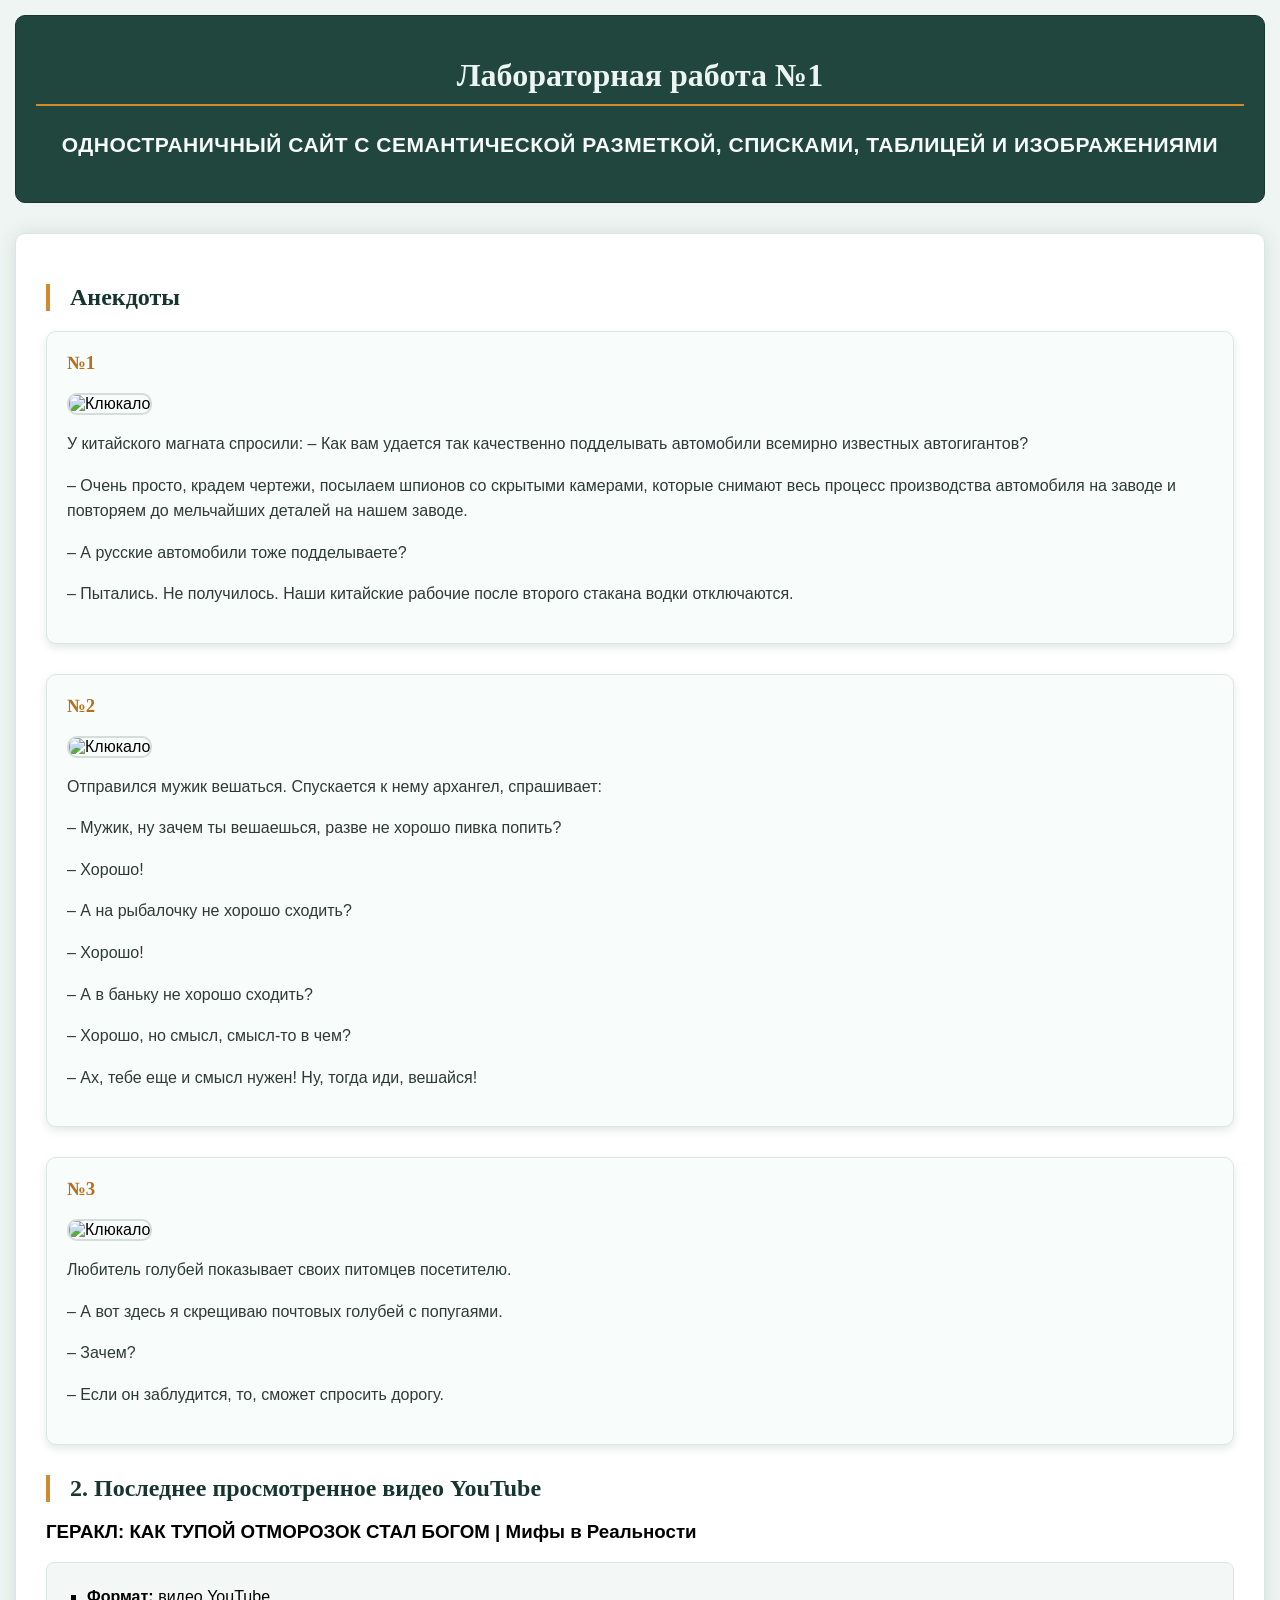
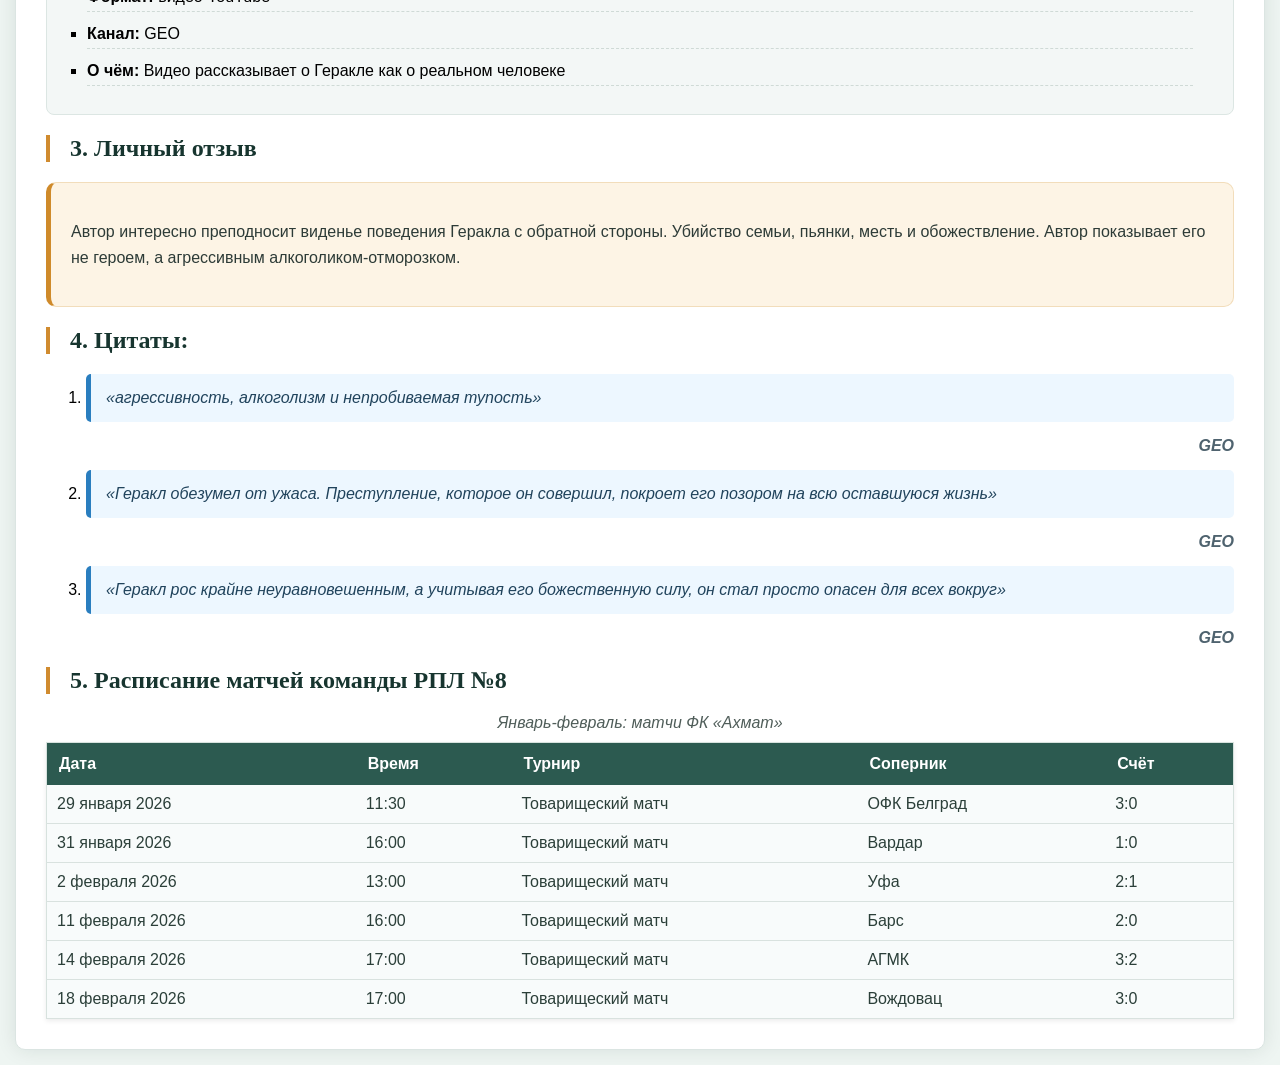
==== index.html @ 72513fdb "Add files via upload" ====
﻿<!DOCTYPE html>
<html lang="ru">
<head>
    <meta charset="UTF-8">
    <title>Лабораторная работа №1</title>
    <style>
        body {
            background-color: #eef5f2;
            font-family: Arial, Verdana, Geneva, sans-serif;
            margin: 0;
            padding: 15px;
        }

        header p {
            color: #f7fbf9;
            font-size: 21px;
            font-weight: bold;
            text-transform: uppercase;
            letter-spacing: 0.5px;
        }

        h1 {
            background-color: #21463d;
            color: #ecf5f1;
            text-align: center;
            border-bottom: 2px solid #d08b2f;
            padding-bottom: 10px;
            font-family: Georgia, "Times New Roman", serif;
        }

        h2 {
            color: #17352f;
            border-left: 4px solid #d08b2f;
            padding-left: 20px;
            font-family: Georgia, "Times New Roman", serif;
        }

        .anecdote {
            background-color: #f8fcfb;
            border-radius: 10px;
            padding: 20px;
            margin-bottom: 30px;
            box-shadow: 0 4px 8px #1a2f2a1c;
            border: 1px solid #dbe7e3;
        }

        .anecdote h3 {
            color: #b86f19;
            margin-top: 0;
            font-family: Georgia, "Times New Roman", serif;
        }

        .anecdote img {
            border-radius: 10px;
            border: 2px solid #d4ddd9;
            max-width: 100%;
            height: auto;
        }

        .review {
            background-color: #fdf4e5;
            padding: 20px;
            border-radius: 10px;
            border-left: 5px solid #cf8a2a;
            margin: 20px 0;
            border-top: 1px solid #f2ddbb;
            border-right: 1px solid #f2ddbb;
            border-bottom: 1px solid #f2ddbb;
        }

        .quotes blockquote {
            background-color: #edf7ff;
            padding: 15px;
            border-radius: 5px;
            border-left: 5px solid #2a7ebf;
            font-style: italic;
            margin: 15px 0;
            color: #20435c;
        }

        .quotes cite {
            display: block;
            text-align: right;
            color: #4f636f;
            font-weight: bold;
        }

        table {
            width: 100%;
            border-collapse: collapse;
            background-color: #f8fbfb;
            box-shadow: 0 2px 5px rgba(0, 0, 0, 0.08);
            border: 1px solid #d7e2de;
        }

        th {
            background-color: #2c5a50;
            color: white;
            padding: 12px;
            text-align: left;
        }

        td {
            padding: 10px;
            border-bottom: 1px solid #d9e2df;
            color: #2b3f39;
        }

        ul {
            background-color: white;
            padding: 20px 40px;
            border-radius: 8px;
            list-style-type: square;
        }

        li {
            margin-bottom: 8px;
        }

        header {
            background-color: #21463d;
            color: white;
            padding: 20px;
            text-align: center;
            border-radius: 10px;
            margin-bottom: 30px;
            border: 1px solid #17352f;
        }

        main {
            max-width: 1200px;
            margin: 0 auto;
            background-color: white;
            padding: 30px;
            border-radius: 10px;
            box-shadow: 0 0 20px rgba(13, 38, 31, 0.1);
            border: 1px solid #dbe5e2;
        }

        p {
            line-height: 1.6;
            color: #2d3b37;
        }

        #content ul {
            background-color: #f3f7f6;
            border: 1px solid #dce6e3;
        }

        #content li {
            padding: 5px 0;
            border-bottom: 1px dashed #cfdad6;
        }

        footer {
            background-color: #1b3932;
            color: #ffffff;
            text-align: center;
            padding: 20px;
            border-radius: 0 0 10px 10px;
            margin-top: 40px;
            font-size: 14px;
        }

        caption {
            margin-bottom: 10px;
            font-style: italic;
            color: #4f5d59;
        }
    </style>
</head>
<body>
    <header>
        <h1>Лабораторная работа №1</h1>
        <p>Одностраничный сайт с семантической разметкой, списками, таблицей и изображениями</p>
    </header>

    <main>
        <section id="anecdotes">
            <h2>Анекдоты</h2>

            <article class="anecdote">
                <h3>№1</h3>
                <img src="https://img.freepik.com/free-vector/hand-drawn-asian-cartoon-character-illustration_23-2150924045.jpg" alt="Клюкало" width="400">
				<p>У китайского магната спросили: – Как вам удается так качественно подделывать автомобили всемирно известных автогигантов?</p>
				<p>– Очень просто, крадем чертежи, посылаем шпионов со скрытыми камерами, которые снимают весь процесс производства автомобиля на заводе и повторяем до мельчайших деталей на нашем заводе.</p>
				<p>– А русские автомобили тоже подделываете?</p>
				<p>– Пытались. Не получилось. Наши китайские рабочие после второго стакана водки отключаются.</p>
            </article>

            <article class="anecdote">
                <h3>№2</h3>
				<img src="https://i.pinimg.com/736x/db/c8/97/dbc897f690149077692c23b5c95299e8.jpg" alt="Клюкало" width="400">
                <p>Отправился мужик вешаться. Спускается к нему архангел, спрашивает:</p>
				<p>– Мужик, ну зачем ты вешаешься, разве не хорошо пивка попить?</p>
				<p>– Хорошо!</p>
				<p>– А на рыбалочку не хорошо сходить?</p>
				<p>– Хорошо!</p>
				<p>– А в баньку не хорошо сходить?</p>
				<p>– Хорошо, но смысл, смысл-то в чем?</p>
				<p>– Ах, тебе еще и смысл нужен! Ну, тогда иди, вешайся!</p>
            </article>

            <article class="anecdote">
                <h3>№3</h3>
                    <img src="https://i.pinimg.com/originals/9b/cf/b8/9bcfb84b55a2d7aed2285d3c3c48acbc.jpg" alt="Клюкало" width="400">
                <p>Любитель голубей показывает своих питомцев посетителю.</p>
				<p>– А вот здесь я скрещиваю почтовых голубей с попугаями.</p>
				<p>– Зачем?</p>
				<p>– Если он заблудится, то, сможет спросить дорогу.</p>
            </article>
        </section>

        <section id="content">
            <h2>2. Последнее просмотренное видео YouTube</h2>
            <article>
                <h3>ГЕРАКЛ: КАК ТУПОЙ ОТМОРОЗОК СТАЛ БОГОМ | Мифы в Реальности</h3>
                <ul class="content-list">
                    <li><strong>Формат:</strong> видео YouTube</li>
                    <li><strong>Канал:</strong> GEO</li>
                    <li><strong>О чём:</strong> Видео рассказывает о Геракле как о реальном человеке</li>
                </ul>
            </article>
        </section>

        <section id="review">
            <h2>3. Личный отзыв</h2>
            <article class="review">
                <p>Автор интересно преподносит виденье поведения Геракла с обратной стороны. Убийство семьи, пьянки, месть и обожествление. Автор показывает его не героем, а агрессивным алкоголиком-отморозком.</p>
            </article>
        </section>

        <section id="quotes" class="quotes">
            <h2>4. Цитаты:</h2>
            <article>
                <ol class="quotes-list">
                    <li>
                        <blockquote>«агрессивность, алкоголизм и непробиваемая тупость»</blockquote>
                        <cite>GEO</cite>
                    </li>
                    <li>
                        <blockquote>«Геракл обезумел от ужаса. Преступление, которое он совершил, покроет его позором на всю оставшуюся жизнь»</blockquote>
                        <cite>GEO</cite>
                    </li>
                    <li>
                        <blockquote>«Геракл рос крайне неуравновешенным, а учитывая его божественную силу, он стал просто опасен для всех вокруг»</blockquote>
                        <cite>GEO</cite>
                    </li>
                </ol>
            </article>
        </section>

        <section id="matches">
            <h2>5. Расписание матчей команды РПЛ №8</h2>
            <table>
                <caption>Январь-февраль: матчи ФК «Ахмат»</caption>
                <thead>
                    <tr>
                        <th>Дата</th>
                        <th>Время</th>
                        <th>Турнир</th>
                        <th>Соперник</th>
                        <th>Счёт</th>
                    </tr>
                </thead>
                <tbody>
                    <tr>
                        <td>29 января 2026</td>
                        <td>11:30</td>
                        <td>Товарищеский матч</td>
                        <td>ОФК Белград</td>
                        <td>3:0</td>
                    </tr>
                    <tr>
                        <td>31 января 2026</td>
                        <td>16:00</td>
                        <td>Товарищеский матч</td>
                        <td>Вардар</td>
                        <td>1:0</td>
                    </tr>
                    <tr>
                        <td>2 февраля 2026</td>
                        <td>13:00</td>
                        <td>Товарищеский матч</td>
                            <td>Уфа</td>
                            <td>2:1</td>
                    </tr>
                    <tr>
                        <td>11 февраля 2026</td>
                        <td>16:00</td>
                        <td>Товарищеский матч</td>
                        <td>Барс</td>
                        <td>2:0</td>
                    </tr>
                    <tr>
                        <td>14 февраля 2026</td>
                        <td>17:00</td>
                        <td>Товарищеский матч</td>
                        <td>АГМК</td>
                        <td>3:2</td>
                    </tr>
                    <tr>
                        <td>18 февраля 2026</td>
                        <td>17:00</td>
                        <td>Товарищеский матч</td>
                        <td>Вождовац</td>
                        <td>3:0</td>
                        </tr>
                </tbody>
            </table>
        </section>
    </main>
</body>
</html>
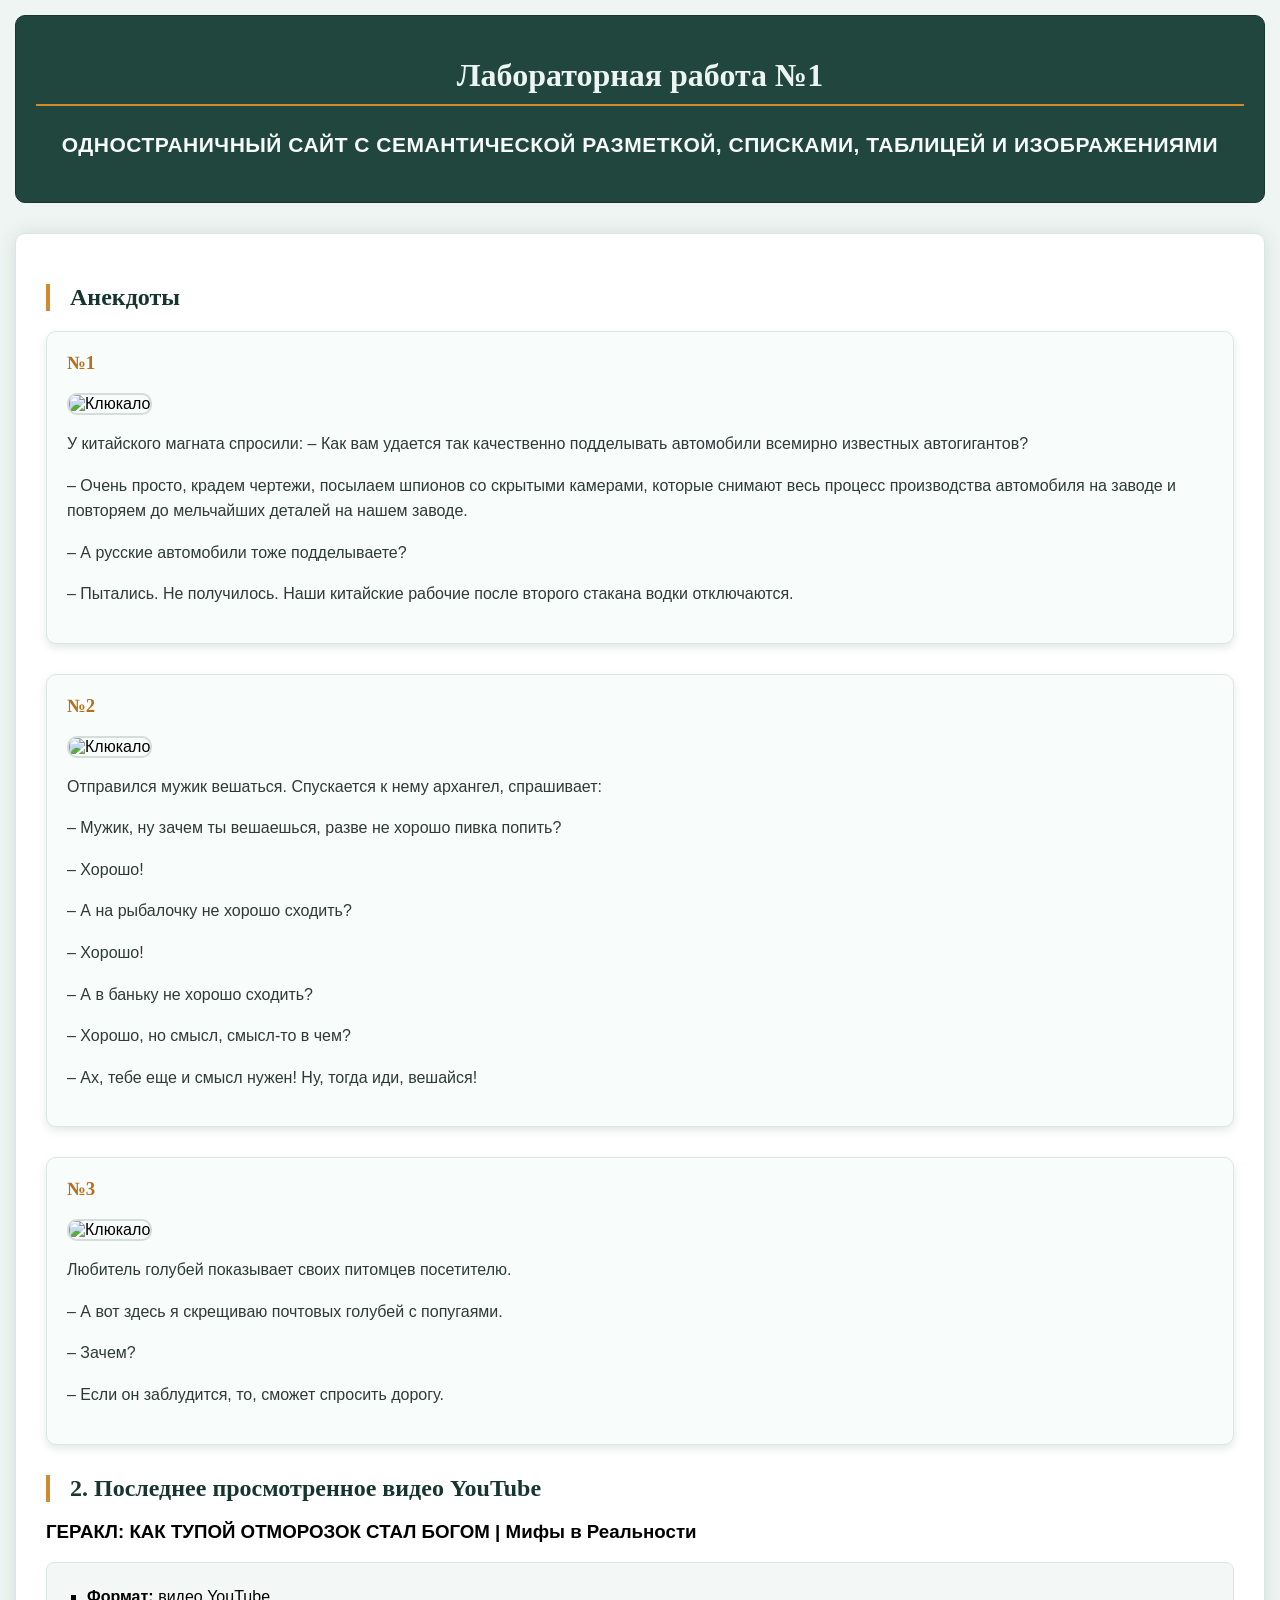
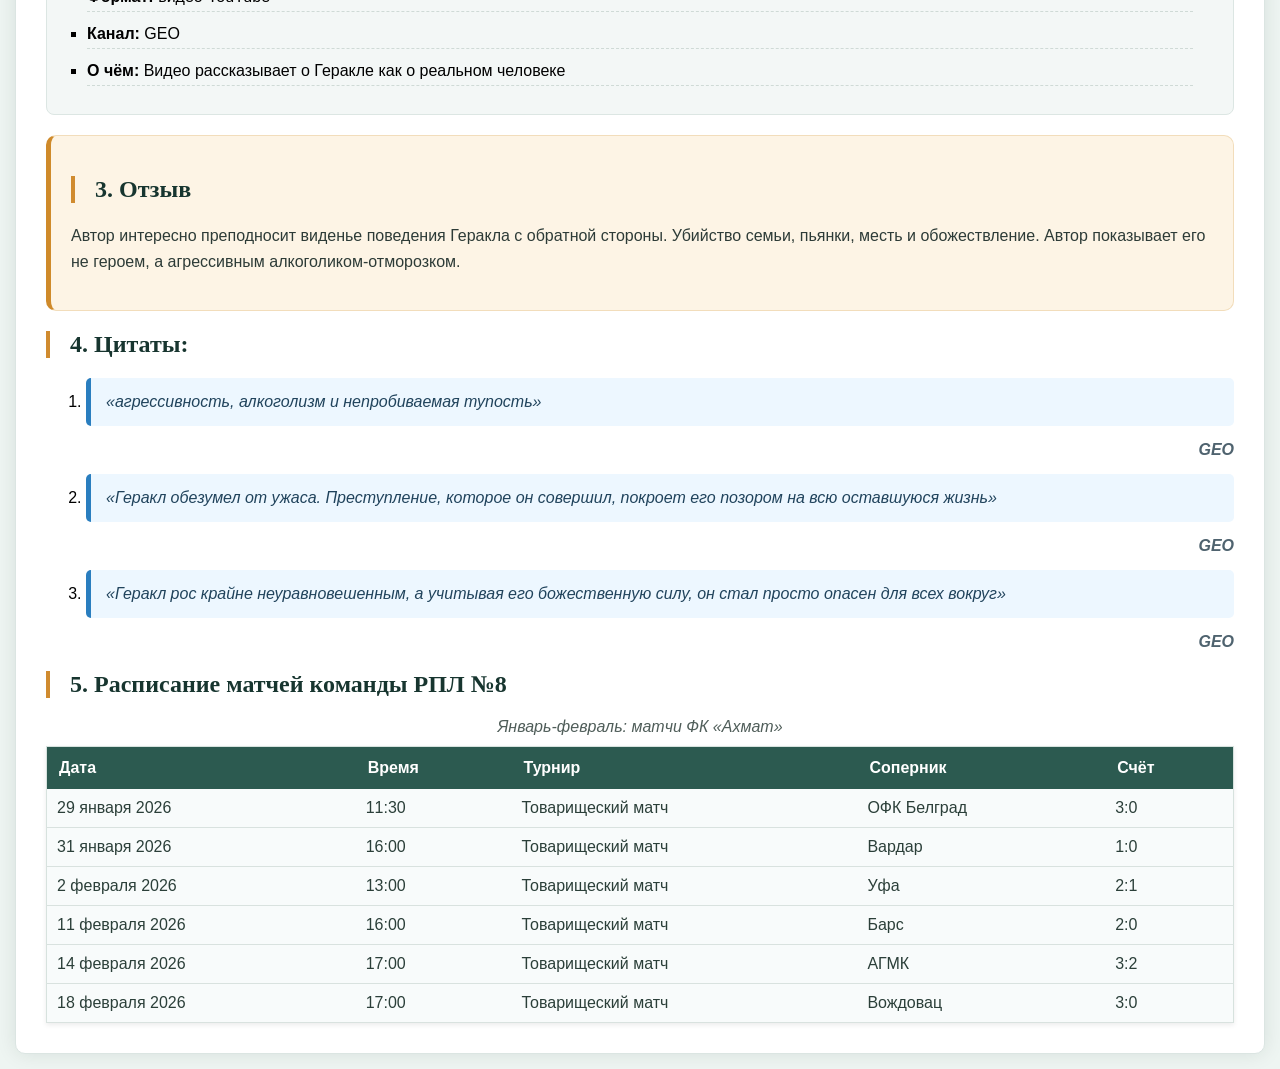
==== commit d6719cd7: "Add files via upload" ====
--- a/index.html
+++ b/index.html
@@ -223,17 +223,14 @@
             </article>
         </section>
 
-        <section id="review">
-            <h2>3. Личный отзыв</h2>
-            <article class="review">
+		    <article class="review">
+                <h2>3. Отзыв</h2>
                 <p>Автор интересно преподносит виденье поведения Геракла с обратной стороны. Убийство семьи, пьянки, месть и обожествление. Автор показывает его не героем, а агрессивным алкоголиком-отморозком.</p>
             </article>
-        </section>
-
-        <section id="quotes" class="quotes">
+
+        <section id="quotes">
             <h2>4. Цитаты:</h2>
-            <article>
-                <ol class="quotes-list">
+                <ol class="quotes">
                     <li>
                         <blockquote>«агрессивность, алкоголизм и непробиваемая тупость»</blockquote>
                         <cite>GEO</cite>
@@ -247,7 +244,6 @@
                         <cite>GEO</cite>
                     </li>
                 </ol>
-            </article>
         </section>
 
         <section id="matches">
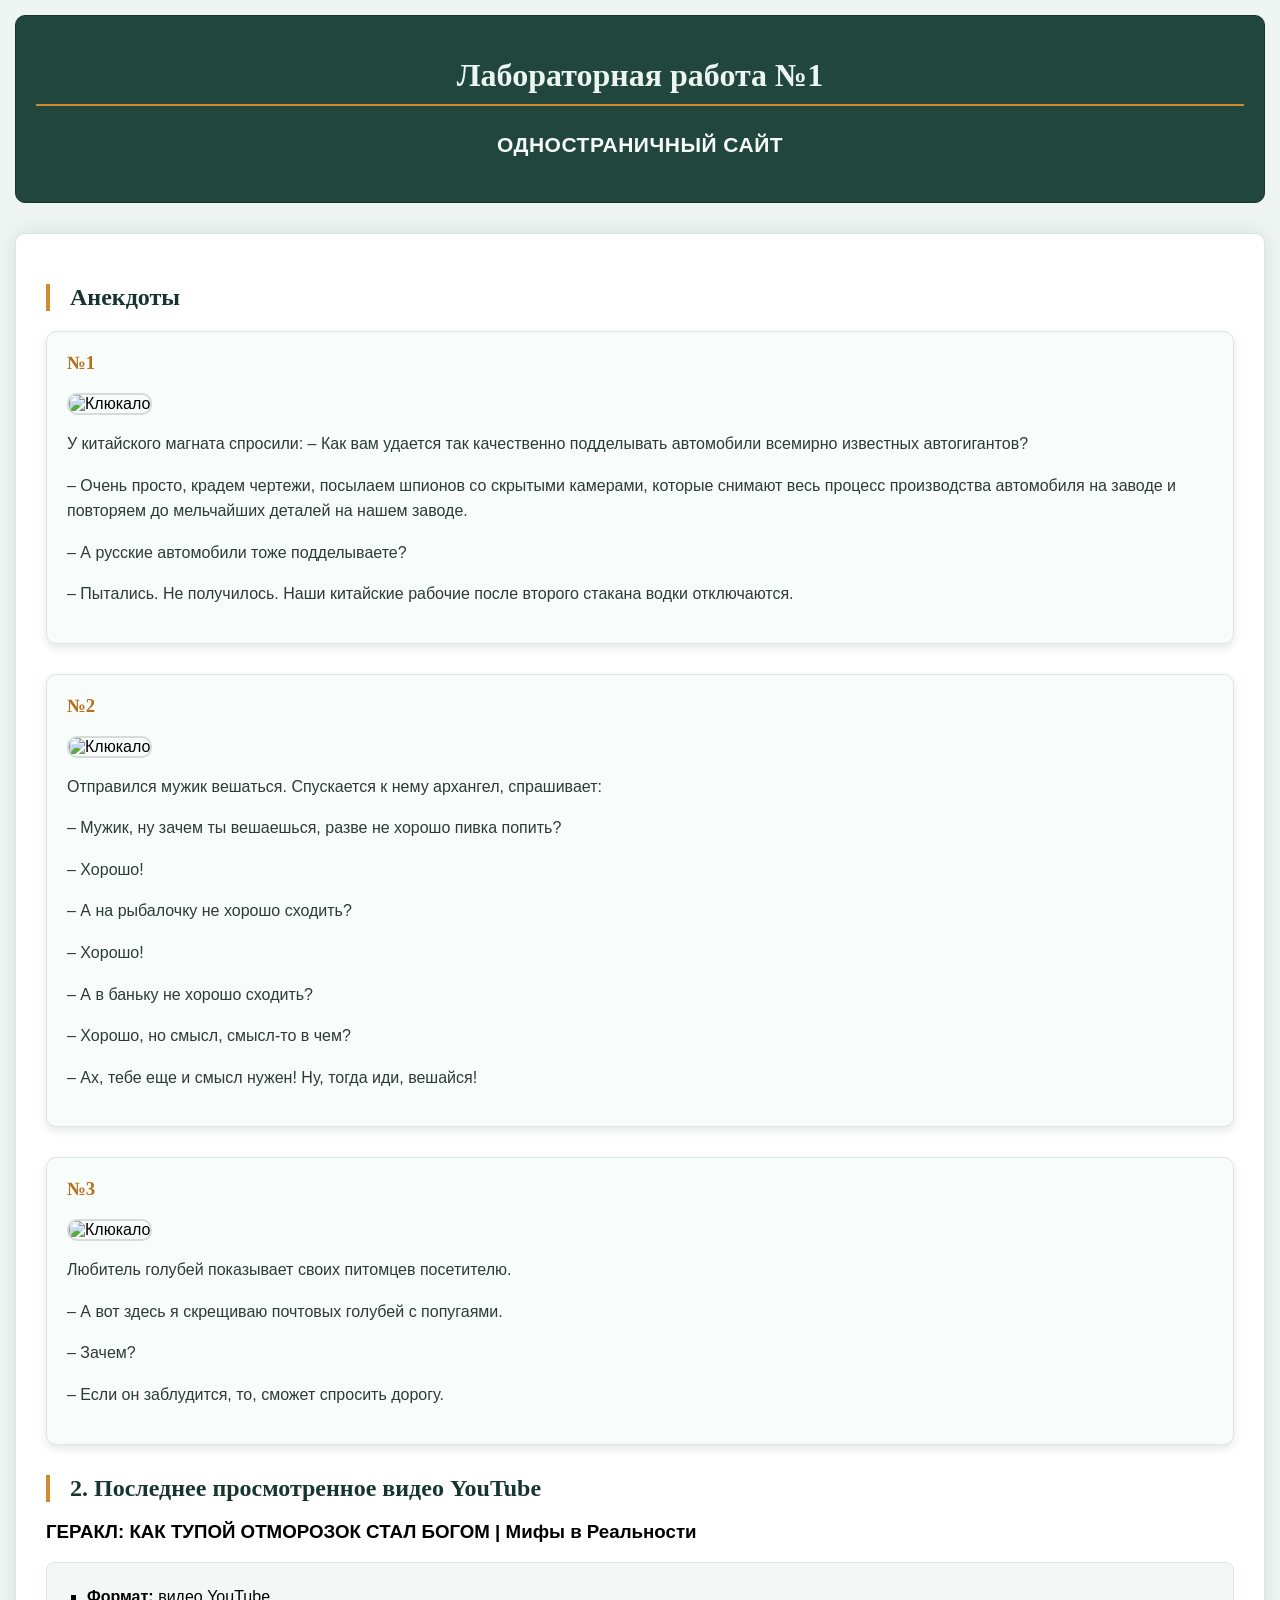
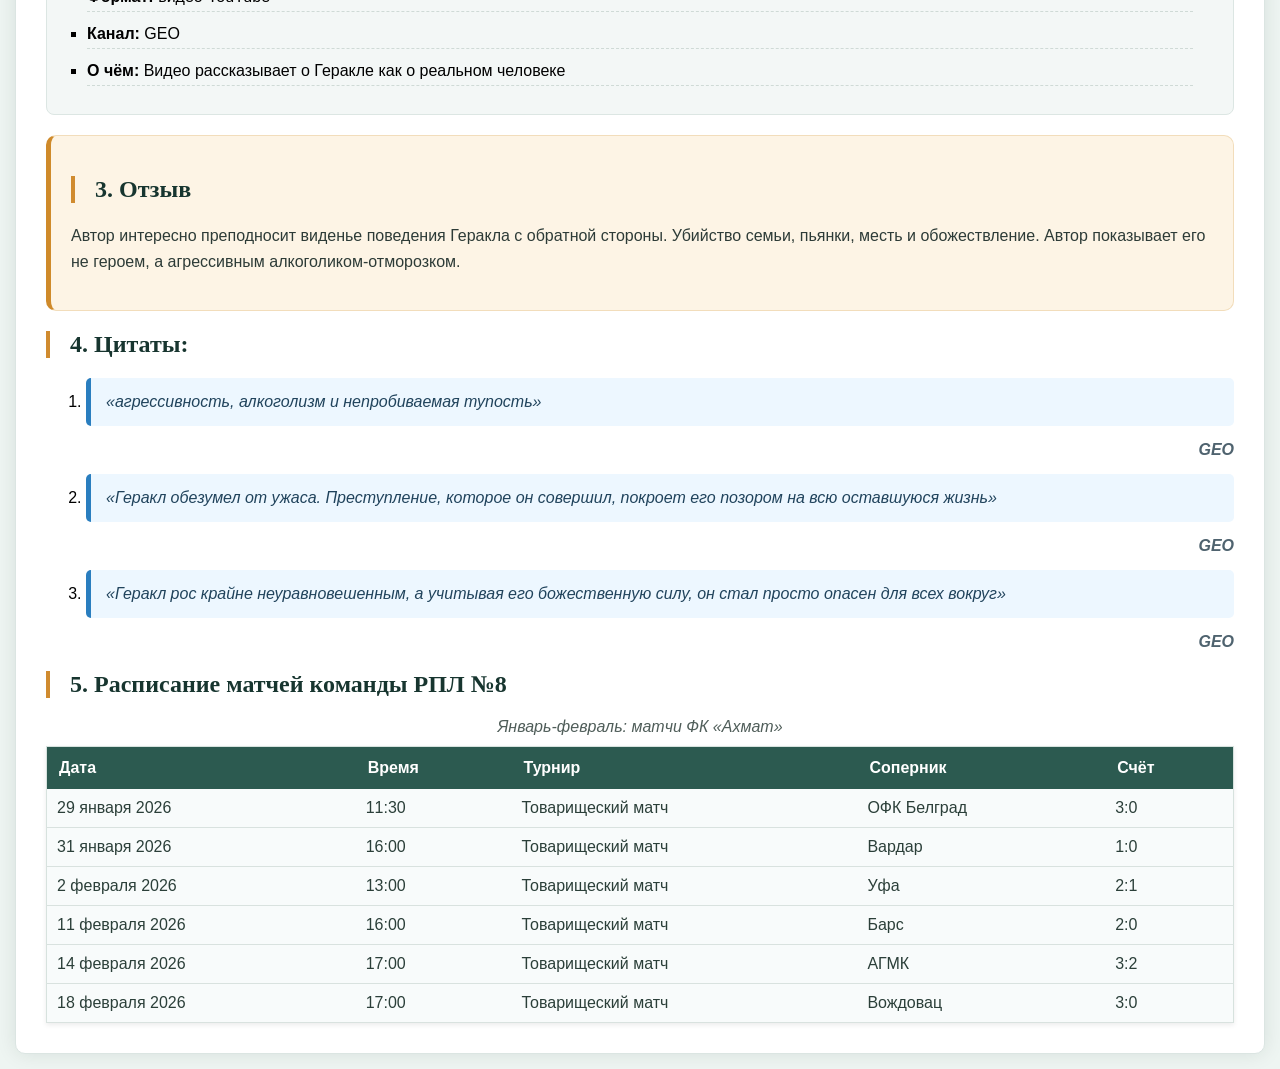
==== commit 49db58c9: "Add files via upload" ====
--- a/index.html
+++ b/index.html
@@ -172,7 +172,7 @@
 <body>
     <header>
         <h1>Лабораторная работа №1</h1>
-        <p>Одностраничный сайт с семантической разметкой, списками, таблицей и изображениями</p>
+        <p>Одностраничный сайт</p>
     </header>
 
     <main>
